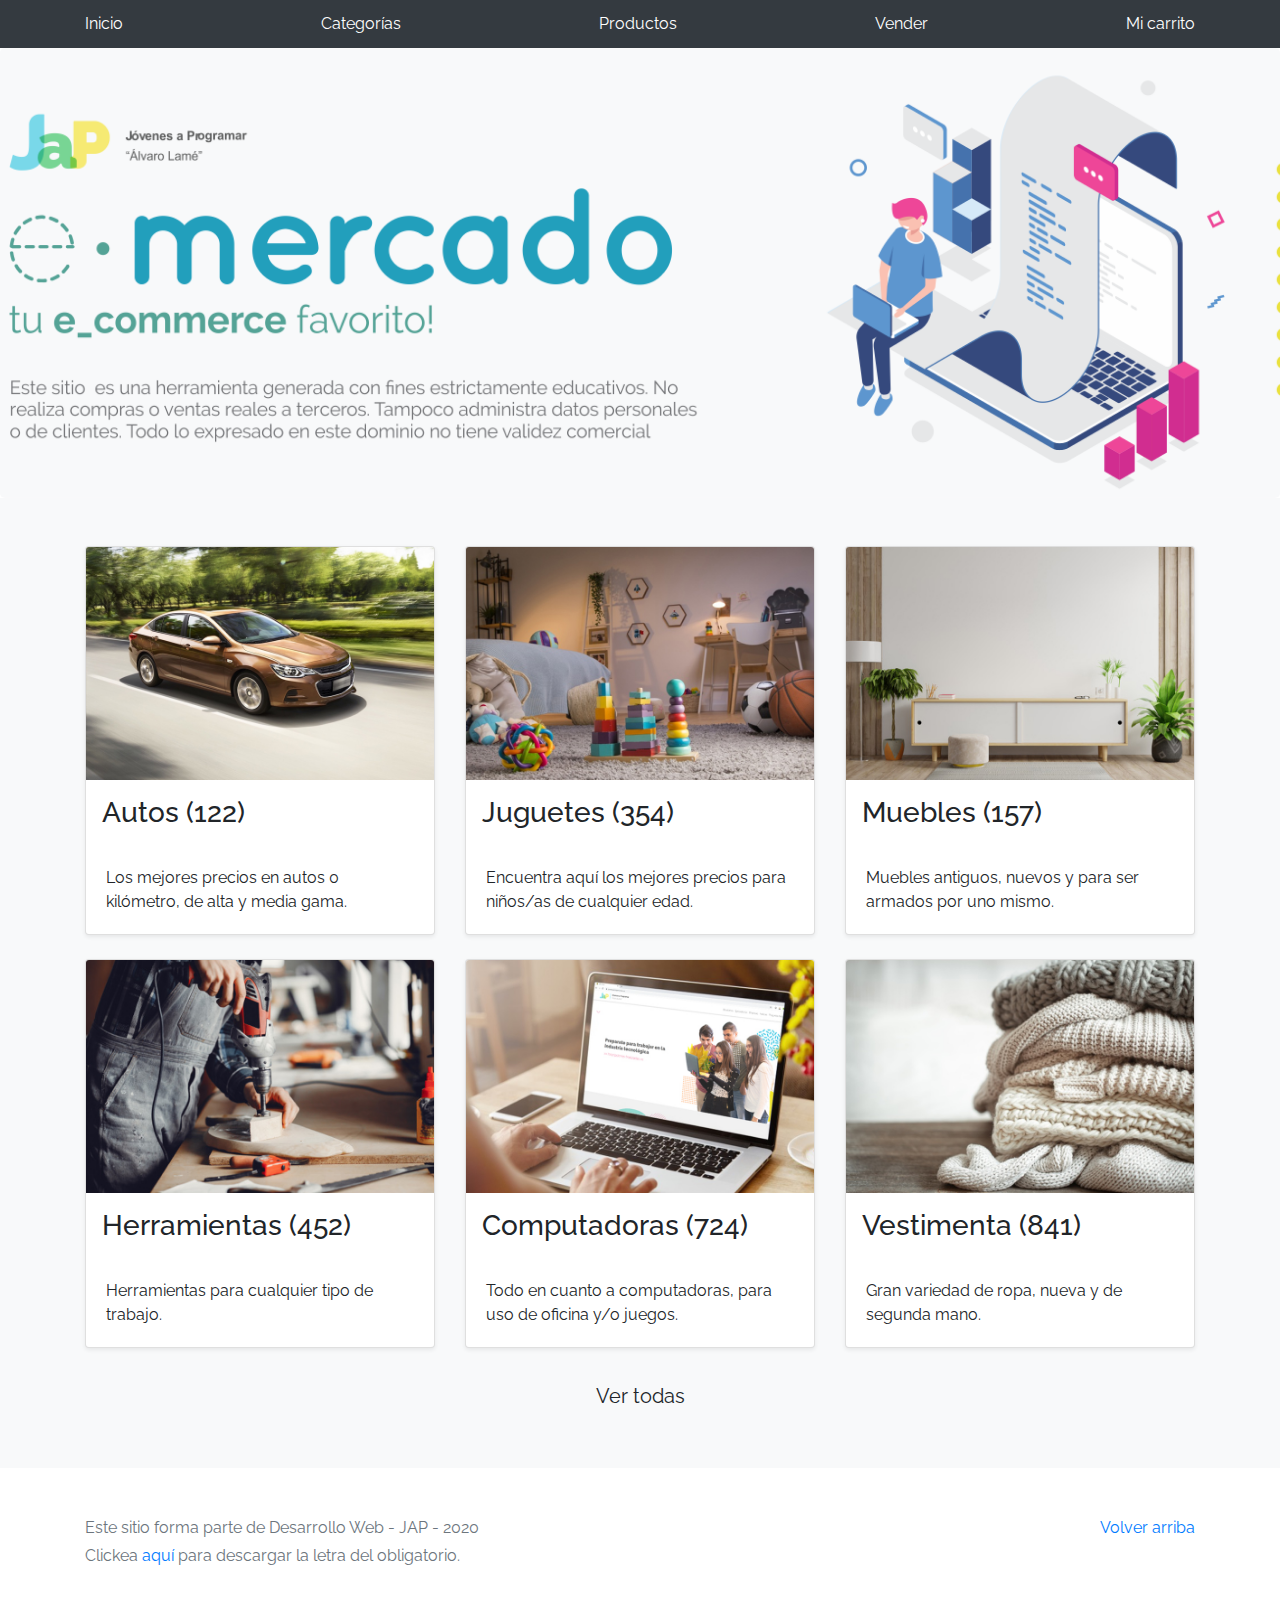
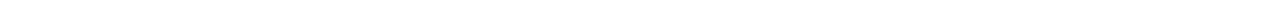
==== index.html @ b40ff629 "Entrega_0" ====
<!DOCTYPE html>
<!-- saved from url=(0049)https://getbootstrap.com/docs/4.3/examples/album/ -->
<html lang="en">
  <head>
    <meta http-equiv="Content-Type" content="text/html; charset=UTF-8">
    <meta name="viewport" content="width=device-width, initial-scale=1, shrink-to-fit=no">
    <meta name="description" content="">
    <title>eMercado - Todo lo que busques está aquí</title>

    <link rel="canonical" href="https://getbootstrap.com/docs/4.3/examples/album/">
    <link href="https://fonts.googleapis.com/css?family=Raleway:300,300i,400,400i,700,700i,900,900i" rel="stylesheet">
    <!-- Bootstrap core CSS -->
    <link href="css/bootstrap.min.css" rel="stylesheet">
    <link href="css/styles.css" rel="stylesheet">
  </head>
  <body>
    <nav class="site-header sticky-top py-1 bg-dark">
      <div class="container d-flex flex-column flex-md-row justify-content-between">
        <a class="py-2 d-none d-md-inline-block" href="index.html">Inicio</a>
        <a class="py-2 d-none d-md-inline-block" href="categories.html">Categorías</a>
        <a class="py-2 d-none d-md-inline-block" href="products.html">Productos</a>
        <a class="py-2 d-none d-md-inline-block" href="sell.html">Vender</a>
        <a class="py-2 d-none d-md-inline-block" href="cart.html">Mi carrito</a>
      </div>
    </nav>
    <main role="main">
      <section class="jumbotron text-center">
        <div class="m-5">
          <h1></h1>
        </div>
      </section>
      <div class="album py-5 bg-light">
        <div class="container">
          <div class="row">
            <div class="col-md-4">
              <a href="categories.html" class="card mb-4 shadow-sm custom-card">
                <img class="bd-placeholder-img card-img-top"  src="img/cat1.jpg">
                <h3 class="m-3">Autos (122)</h3>
                <div class="card-body">
                  <p class="card-text">Los mejores precios en autos 0 kilómetro, de alta y media gama.</p>
                </div>
              </a>
            </div>
            <div class="col-md-4">
                <a href="categories.html" class="card mb-4 shadow-sm custom-card">
                  <img class="bd-placeholder-img card-img-top" src="img/cat2.jpg">
                  <h3 class="m-3">Juguetes (354)</h3>
                  <div class="card-body">
                    <p class="card-text">Encuentra aquí los mejores precios para niños/as de cualquier edad.</p>
                  </div>
                </a>
            </div>
            <div class="col-md-4">
                <a href="categories.html" class="card mb-4 shadow-sm custom-card">
                  <img class="bd-placeholder-img card-img-top" src="img/cat3.jpg">
                  <h3 class="m-3">Muebles (157)</h3>
                  <div class="card-body">
                    <p class="card-text">Muebles antiguos, nuevos y para ser armados por uno mismo.</p>
                  </div>
                </a>
            </div>
            <div class="col-md-4">
                <a href="categories.html" class="card mb-4 shadow-sm custom-card">
                  <img class="bd-placeholder-img card-img-top" src="img/cat4.jpg">
                  <h3 class="m-3">Herramientas (452)</h3>
                  <div class="card-body">
                    <p class="card-text">Herramientas para cualquier tipo de trabajo.</p>
                  </div>
                </a>
            </div>
            <div class="col-md-4">
                <a href="categories.html" class="card mb-4 shadow-sm custom-card">
                  <img class="bd-placeholder-img card-img-top" src="img/cat5.jpg">
                  <h3 class="m-3">Computadoras (724)</h3>
                  <div class="card-body">
                    <p class="card-text">Todo en cuanto a computadoras, para uso de oficina y/o juegos.</p>
                  </div>
                </a>
            </div>
            <div class="col-md-4">
                <a href="categories.html" class="card mb-4 shadow-sm custom-card">
                  <img class="bd-placeholder-img card-img-top" src="img/cat6.jpg">
                  <h3 class="m-3">Vestimenta (841)</h3>
                  <div class="card-body">
                    <p class="card-text">Gran variedad de ropa, nueva y de segunda mano.</p>
                  </div>
                </a>
            </div>
          </div>
          <div class="row">
              <a type="button" class="btn btn-light btn-lg btn-block" href="categories.html">Ver todas</a>
          </div>
        </div>
      </div>
    </main>
    <footer class="text-muted">
      <div class="container">
        <p class="float-right">
          <a href="#">Volver arriba</a>
        </p>
        <p>Este sitio forma parte de Desarrollo Web - JAP - 2020</p>
        <p>Clickea <a target="_blank" href="Letra.pdf">aquí</a> para descargar la letra del obligatorio.</p>
      </div>
    </footer>
    <script src="js/jquery-3.4.1.min.js"></script>
    <script src="js/bootstrap.bundle.min.js"></script>
    <script src="js/init.js"></script>
  </body>
</html>
---- css/styles.css ----
.jumbotron, .card-body, .container, .site-header{
    font-family: 'Raleway', serif !important;
}

.jumbotron .display-4{
    font-weight: bold;
}

.jumbotron {
  height: 50vh;
  padding: 5em inherit;
  margin-bottom: 0;
  background-color: #53C0FB;
  background: url('../img/cover_back.png');
  background-size: cover;
  background-position: center;
  background-repeat: no-repeat;
  color: black;
  font-weight: bold;
}

@media (min-width: 768px) {
  .jumbotron {
    padding-top: 6rem;
    padding-bottom: 6rem;
  }
}

.jumbotron p:last-child {
  margin-bottom: 0;
}

.jumbotron-heading {
  font-weight: 300;
}

.jumbotron .container {
  max-width: 40rem;
  background-color: rgba(255, 255, 255, 0.5);
  border-radius: 10px;
  text-shadow: 1px 1px 2px grey;
}

.jumbotron .lead{
  font-size: 38px;
}

footer {
  padding-top: 3rem;
  padding-bottom: 3rem;
}

footer p {
  margin-bottom: .25rem;
}

.site-header a {
  color: white;
  transition: ease-in-out color .15s;
}

.light-text {
  color: white;
}

.site-header .dropdown-menu a {
  color: black;
}

.dropzone{
  border: 2px dashed #0087F7;
  border-radius: 5px;
  background: white;
}

.alert{
  position: fixed;
  top:80px;
  width: 50%;
  left: 50%;
  transform: translate(-50%, 0);
}

.lds-ring {
  display: inline-block;
  position: relative;
  width: 64px;
  height: 64px;
  top:50%;
  left: 50%;
}
.lds-ring div {
  box-sizing: border-box;
  display: block;
  position: absolute;
  width: 51px;
  height: 51px;
  margin: 6px;
  border: 6px solid #fff;
  border-radius: 50%;
  animation: lds-ring 1.2s cubic-bezier(0.5, 0, 0.5, 1) infinite;
  border-color: #fff transparent transparent transparent;
}
.lds-ring div:nth-child(1) {
  animation-delay: -0.45s;
}
.lds-ring div:nth-child(2) {
  animation-delay: -0.3s;
}
.lds-ring div:nth-child(3) {
  animation-delay: -0.15s;
}
@keyframes lds-ring {
  0% {
    transform: rotate(0deg);
  }
  100% {
    transform: rotate(360deg);
  }
}

#spinner-wrapper{
  position: fixed;
  background-color: rgba(0,0,0,0.5);
  width:100%;
  height: 100%;
  top:0;
  left:0;
  z-index: 1021;
  display: none;
}

a.custom-card,
a.custom-card:hover {
  color: inherit;
  text-decoration: inherit;
}

.checked {
  color: orange;
}
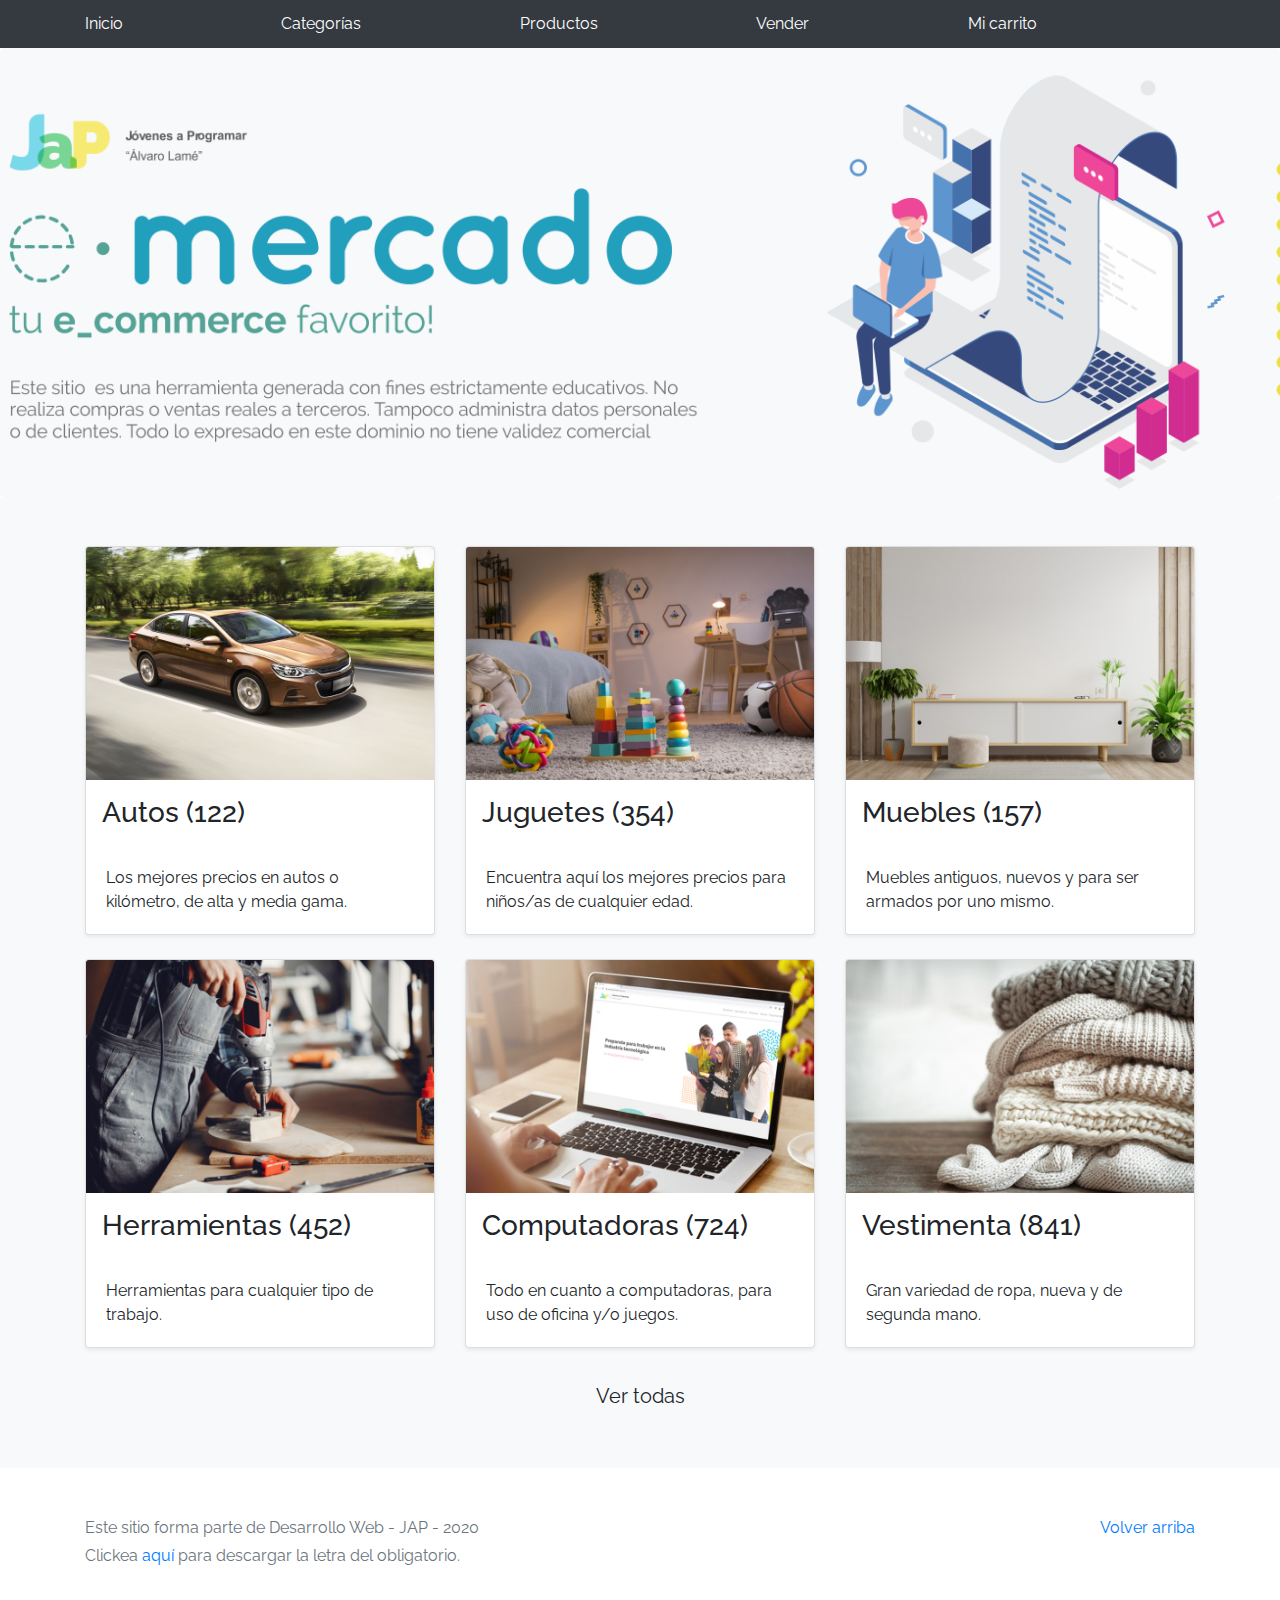
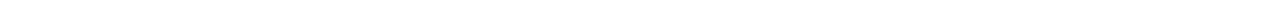
==== commit 38a8fbfa: "Entrega_2" ====
--- a/index.html
+++ b/index.html
@@ -12,6 +12,7 @@
     <!-- Bootstrap core CSS -->
     <link href="css/bootstrap.min.css" rel="stylesheet">
     <link href="css/styles.css" rel="stylesheet">
+    <link rel="shortcut icon" href="https://jovenesaprogramar.edu.uy/storage/app/media/logo-jap-2020.svg" type="image/x-icon">
   </head>
   <body>
     <nav class="site-header sticky-top py-1 bg-dark">
@@ -21,6 +22,7 @@
         <a class="py-2 d-none d-md-inline-block" href="products.html">Productos</a>
         <a class="py-2 d-none d-md-inline-block" href="sell.html">Vender</a>
         <a class="py-2 d-none d-md-inline-block" href="cart.html">Mi carrito</a>
+        <a class="py-2 d-none d-md-inline-block" href="my-profile.html" class="perfilUsuario" id="usuario1"></a>
       </div>
     </nav>
     <main role="main">
--- a/css/styles.css
+++ b/css/styles.css
@@ -138,4 +138,127 @@
 
 .checked {
   color: orange;
-}+}
+
+
+/* Estilos para la página Login del e-Commerce (Entrega 1). */
+@import url('https://fonts.googleapis.com/css?family=Montserrat:600&display=swap');
+
+html{
+  height: 100%;
+}
+
+.sbody{
+  margin: 0;
+  padding: 0;
+  font-family: sans-serif;
+  background: #fff;
+  background-color: rgb(86, 169, 247);
+}
+
+.login-box{
+  position: absolute;
+  top: 50%;
+  left: 50%;
+  width: 400px;
+  padding: 40px;
+  transform: translate(-50%, -50%);
+  background: #fc5185;
+  box-sizing: border-box;
+  border-radius: 10px;
+  border: 2px solid #000;
+}
+
+.rows{
+  text-align: center;
+  margin-top: -100px;
+}
+
+.login-box img{
+  width: 130px;
+  height: 130px;
+}
+
+.login-box h2{
+  margin: 0 0 30px;
+  padding: 0;
+  color: #0e153a;
+  text-align: center;
+}
+
+.login-box .user-box{
+  position: relative;
+}
+
+.login-box .user-box input{
+  width: 100%;
+  padding: 10px 0;
+  font-size: 18px;
+  color: #000;
+  margin-bottom: 30px;
+  border: none;
+  border-bottom: 1px solid #fff;
+  outline: none;
+  background: transparent;
+}
+
+.login-box .user-box label{
+  position: absolute;
+  top: 0;
+  left: 0;
+  padding: 10px 0;
+  font-size: 16px;
+  color: #fff;
+  pointer-events: none;
+  transition: .5s;
+}
+
+.login-box .user-box input:focus ~ label,
+.login-box .user-box input:valid ~ label{
+  top: -20px;
+  left: 0;
+  color: #0e153a;
+  font-size: 12px;
+}
+.button {
+  display: inline-block;
+  border-radius: 10px;
+  background-color: black;
+  border-color: white;
+  color: #FFFFFF;
+  text-align: center;
+  font-size: 15px;
+  padding: 10px;
+  width: 120px;
+  transition: all 0.5s;
+  cursor: pointer;
+  margin: 5px;
+  letter-spacing: 1px;
+  font-family: sans-serif;
+}
+
+.button span {
+  cursor: pointer;
+  display: inline-block;
+  position: relative;
+  transition: 0.5s;
+}
+
+.button span:after {
+  content: '\00bb';
+  position: absolute;
+  opacity: 0;
+  top: 0;
+  right: -20px;
+  transition: 0.5s;
+}
+
+.button:hover span {
+  padding-right: 30px;
+}
+
+.button:hover span:after {
+  opacity: 1;
+  right: 0;
+}
+/* Fin de los Estilos del Login de la página (Entrega 1). */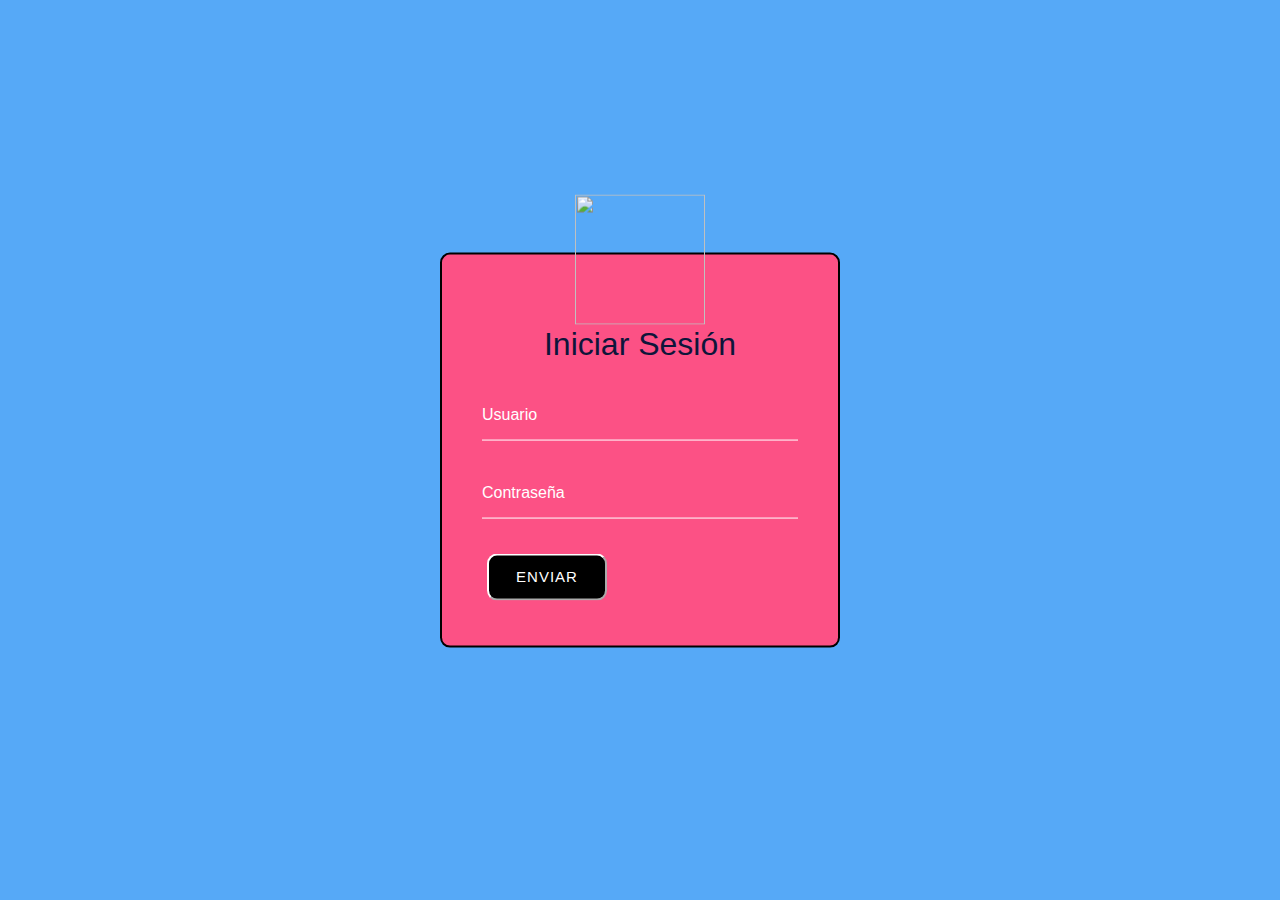
==== commit d0df1ef6: "Entrega_4" ====
--- a/index.html
+++ b/index.html
@@ -1,111 +1,41 @@
 <!DOCTYPE html>
 <!-- saved from url=(0049)https://getbootstrap.com/docs/4.3/examples/album/ -->
 <html lang="en">
-  <head>
-    <meta http-equiv="Content-Type" content="text/html; charset=UTF-8">
-    <meta name="viewport" content="width=device-width, initial-scale=1, shrink-to-fit=no">
-    <meta name="description" content="">
-    <title>eMercado - Todo lo que busques está aquí</title>
 
-    <link rel="canonical" href="https://getbootstrap.com/docs/4.3/examples/album/">
-    <link href="https://fonts.googleapis.com/css?family=Raleway:300,300i,400,400i,700,700i,900,900i" rel="stylesheet">
-    <!-- Bootstrap core CSS -->
-    <link href="css/bootstrap.min.css" rel="stylesheet">
-    <link href="css/styles.css" rel="stylesheet">
-    <link rel="shortcut icon" href="https://jovenesaprogramar.edu.uy/storage/app/media/logo-jap-2020.svg" type="image/x-icon">
-  </head>
-  <body>
-    <nav class="site-header sticky-top py-1 bg-dark">
-      <div class="container d-flex flex-column flex-md-row justify-content-between">
-        <a class="py-2 d-none d-md-inline-block" href="index.html">Inicio</a>
-        <a class="py-2 d-none d-md-inline-block" href="categories.html">Categorías</a>
-        <a class="py-2 d-none d-md-inline-block" href="products.html">Productos</a>
-        <a class="py-2 d-none d-md-inline-block" href="sell.html">Vender</a>
-        <a class="py-2 d-none d-md-inline-block" href="cart.html">Mi carrito</a>
-        <a class="py-2 d-none d-md-inline-block" href="my-profile.html" class="perfilUsuario" id="usuario1"></a>
+<head>
+  <meta http-equiv="Content-Type" content="text/html; charset=UTF-8">
+  <meta name="viewport" content="width=device-width, initial-scale=1, shrink-to-fit=no">
+  <meta name="description" content="">
+  <title>Login - eMercado - Todo lo que busques está aquí</title>
+
+  <link rel="canonical" href="https://getbootstrap.com/docs/4.3/examples/album/">
+  <link href="https://fonts.googleapis.com/css?family=Raleway:300,300i,400,400i,700,700i,900,900i" rel="stylesheet">
+
+  <!-- Bootstrap core CSS -->
+  <link rel="stylesheet" href="css/bootstrap.min.css">
+  <link href="css/styles.css" rel="stylesheet">
+  <script src="js/login.js"></script>
+  <link rel="shortcut icon" href="https://jovenesaprogramar.edu.uy/storage/app/media/logo-jap-2020.svg" type="image/x-icon">
+</head>
+
+<body class="sbody">
+  <div class="login-box">
+    <div class="rows">
+      <img src="https://jovenesaprogramar.edu.uy/storage/app/media/logo-jap-2020.svg" alt="" />
+    </div>
+    <h2>Iniciar Sesión</h2>
+    <form>
+      <div class="user-box">
+        <input id= "nombre" type="text" name="" required>
+        <label><i class="fa fa-user" aria-hidden="true"></i>Usuario</label>
       </div>
-    </nav>
-    <main role="main">
-      <section class="jumbotron text-center">
-        <div class="m-5">
-          <h1></h1>
-        </div>
-      </section>
-      <div class="album py-5 bg-light">
-        <div class="container">
-          <div class="row">
-            <div class="col-md-4">
-              <a href="categories.html" class="card mb-4 shadow-sm custom-card">
-                <img class="bd-placeholder-img card-img-top"  src="img/cat1.jpg">
-                <h3 class="m-3">Autos (122)</h3>
-                <div class="card-body">
-                  <p class="card-text">Los mejores precios en autos 0 kilómetro, de alta y media gama.</p>
-                </div>
-              </a>
-            </div>
-            <div class="col-md-4">
-                <a href="categories.html" class="card mb-4 shadow-sm custom-card">
-                  <img class="bd-placeholder-img card-img-top" src="img/cat2.jpg">
-                  <h3 class="m-3">Juguetes (354)</h3>
-                  <div class="card-body">
-                    <p class="card-text">Encuentra aquí los mejores precios para niños/as de cualquier edad.</p>
-                  </div>
-                </a>
-            </div>
-            <div class="col-md-4">
-                <a href="categories.html" class="card mb-4 shadow-sm custom-card">
-                  <img class="bd-placeholder-img card-img-top" src="img/cat3.jpg">
-                  <h3 class="m-3">Muebles (157)</h3>
-                  <div class="card-body">
-                    <p class="card-text">Muebles antiguos, nuevos y para ser armados por uno mismo.</p>
-                  </div>
-                </a>
-            </div>
-            <div class="col-md-4">
-                <a href="categories.html" class="card mb-4 shadow-sm custom-card">
-                  <img class="bd-placeholder-img card-img-top" src="img/cat4.jpg">
-                  <h3 class="m-3">Herramientas (452)</h3>
-                  <div class="card-body">
-                    <p class="card-text">Herramientas para cualquier tipo de trabajo.</p>
-                  </div>
-                </a>
-            </div>
-            <div class="col-md-4">
-                <a href="categories.html" class="card mb-4 shadow-sm custom-card">
-                  <img class="bd-placeholder-img card-img-top" src="img/cat5.jpg">
-                  <h3 class="m-3">Computadoras (724)</h3>
-                  <div class="card-body">
-                    <p class="card-text">Todo en cuanto a computadoras, para uso de oficina y/o juegos.</p>
-                  </div>
-                </a>
-            </div>
-            <div class="col-md-4">
-                <a href="categories.html" class="card mb-4 shadow-sm custom-card">
-                  <img class="bd-placeholder-img card-img-top" src="img/cat6.jpg">
-                  <h3 class="m-3">Vestimenta (841)</h3>
-                  <div class="card-body">
-                    <p class="card-text">Gran variedad de ropa, nueva y de segunda mano.</p>
-                  </div>
-                </a>
-            </div>
-          </div>
-          <div class="row">
-              <a type="button" class="btn btn-light btn-lg btn-block" href="categories.html">Ver todas</a>
-          </div>
-        </div>
+      <div class="user-box">
+        <input id="password" type="password" name="" required>
+        <label><i class="fa fa-unlock" aria-hidden="true"></i>Contraseña</label>
       </div>
-    </main>
-    <footer class="text-muted">
-      <div class="container">
-        <p class="float-right">
-          <a href="#">Volver arriba</a>
-        </p>
-        <p>Este sitio forma parte de Desarrollo Web - JAP - 2020</p>
-        <p>Clickea <a target="_blank" href="Letra.pdf">aquí</a> para descargar la letra del obligatorio.</p>
-      </div>
-    </footer>
-    <script src="js/jquery-3.4.1.min.js"></script>
-    <script src="js/bootstrap.bundle.min.js"></script>
-    <script src="js/init.js"></script>
-  </body>
+      <button id="btn-login" type="button" class="button" style="vertical-align:middle"><span>ENVIAR</span></button>
+    </form>
+  </div>
+</body>
+
 </html>--- a/css/styles.css
+++ b/css/styles.css
@@ -261,4 +261,36 @@
   opacity: 1;
   right: 0;
 }
-/* Fin de los Estilos del Login de la página (Entrega 1). */+/* Fin de los Estilos del Login de la página (Entrega 1). */
+
+dt{
+  font-size: 19px;
+}
+
+/* Estilos para las Estrellas*/
+.star-rating {
+  direction: rtl;
+  padding: 20px
+}
+
+.star-rating input[type=radio] {
+  display: none
+}
+
+.star-rating label {
+  color: rgb(133, 142, 192);
+  font-size: 20px;
+  padding: 0;
+  cursor: pointer;
+}
+
+.star-rating label:hover,
+.star-rating label:hover~label,
+.star-rating input[type=radio]:checked~label {
+  color: #ffbf00
+}
+
+.divImg {
+  width: 60%;
+}
+/*Fin para Estilos para las Estrellas*/